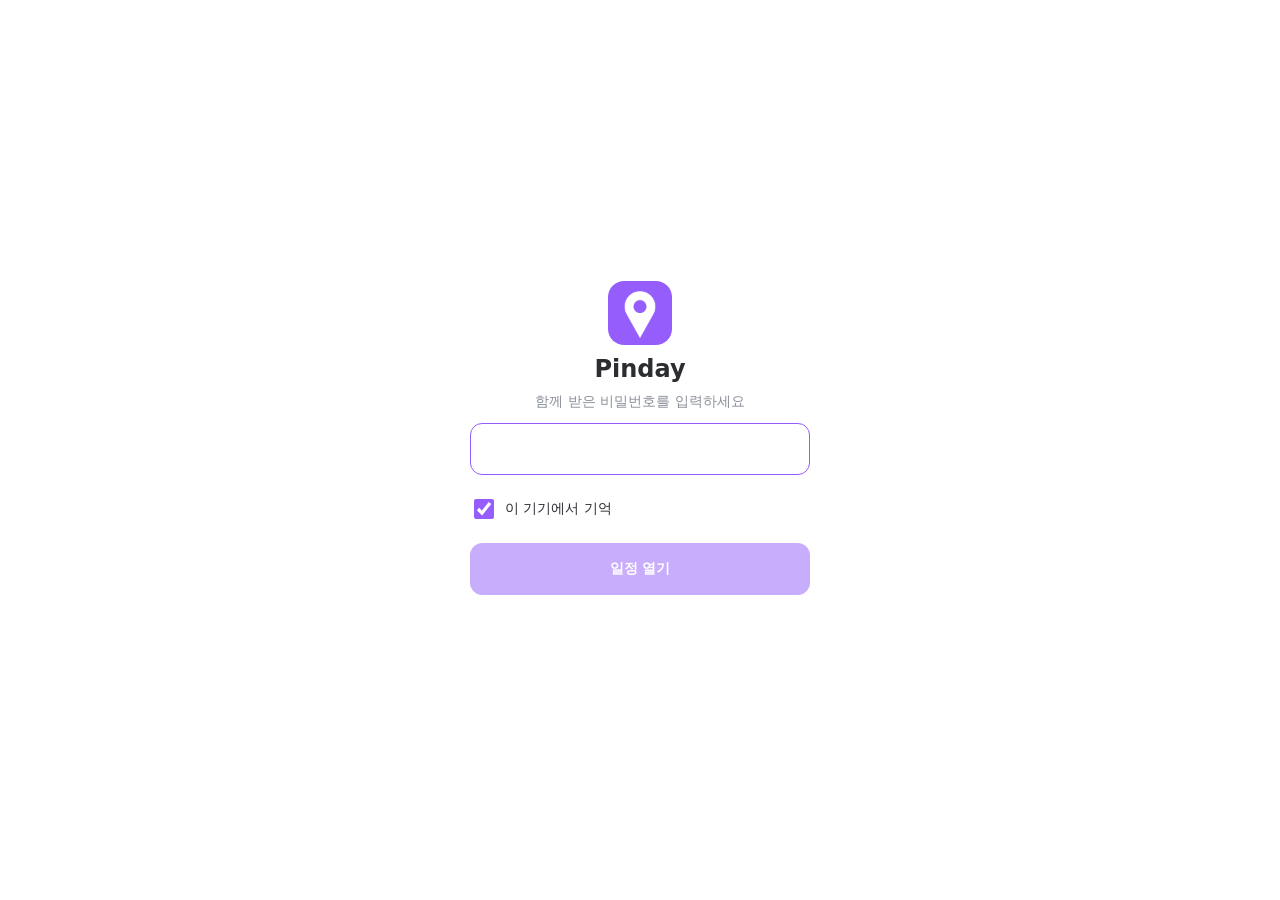
==== 2026-11-andong/index.html @ 4b057c6e "update andong" ====
<!doctype html>
<html lang="ko">
  <head>
    <meta charset="UTF-8" />
    <!-- viewport-fit=cover가 있어야 env(safe-area-inset-*)가 노치·홈 바 여백을 준다 -->
    <meta name="viewport" content="width=device-width, initial-scale=1, viewport-fit=cover" />
    <!-- 바깥 출처는 Google 지도(Maps JavaScript + Map ID)에 필요한 것만. 'wasm-unsafe-eval'은 벡터 지도의 WebAssembly 컴파일만 허용한다(PC 앱 CSP와 같은 범위) -->
    <meta
      http-equiv="Content-Security-Policy"
      content="default-src 'self'; script-src 'self' 'wasm-unsafe-eval' https://*.googleapis.com https://*.gstatic.com https://*.google.com blob:; style-src 'self' 'unsafe-inline' https://fonts.googleapis.com; img-src 'self' data: blob: https://*.googleapis.com https://*.gstatic.com https://*.google.com https://*.googleusercontent.com; font-src 'self' data: https://fonts.gstatic.com; connect-src 'self' https://*.googleapis.com https://*.google.com https://*.gstatic.com data: blob:; manifest-src 'self'; worker-src 'self' blob:; object-src 'none'; base-uri 'self'; form-action 'none'"
    />
    <meta name="theme-color" content="#FFFFFF" />
    <meta name="apple-mobile-web-app-title" content="Pinday" />
    <meta name="apple-mobile-web-app-status-bar-style" content="default" />
    <meta name="mobile-web-app-capable" content="yes" />
    <link rel="apple-touch-icon" href="icons/apple-touch-icon.png" />
    <link rel="icon" type="image/png" href="icons/icon-192.png" />
    <!-- manifest 링크는 vite-plugin-pwa가 넣는다 -->
    <title>Pinday</title>
    <script type="module" crossorigin src="./assets/index-DdsYKIbI.js"></script>
    <link rel="stylesheet" crossorigin href="./assets/index-B61sWQhZ.css">
  <link rel="manifest" href="./manifest.webmanifest"></head>
  <body>
    <div id="root"></div>
  </body>
</html>
---- 2026-11-andong/assets/index-B61sWQhZ.css ----
:root{--bg:#fff;--bg-list:#f9f9f9;--bg-soft:#f5f6f8;--ink:#2b2d31;--ink2:#8a8f98;--line:#ebedf0;--point:#955efc;--mint:#26cec1;--pink:#ee5e8e;--good:#2baa6e;--naver:#03c75a;--day1:#a796ea;--day2:#dd9126;--day3:#65a7df;--day4:#e78686;--day5:#5bb27e;--day6:#be9f2d;--day7:#ae97d6;--cat-sight:#59b193;--cat-food:#e58977;--cat-cafe:#be9b79;--cat-stay:#a896e5;--cat-activity:#da9322;--cat-shopping:#e185ae;--cat-transit:#85a4cd;--cat-etc:#9ea1ab;--land:#f7f3ea;--water:#cbe7f4;--park:#ddf0d5;--road:#fff;--radius-card:12px;--radius-pill:999px;--shadow-card:0 1px 3px #2b2d310d;--font:"Noto Sans KR", sans-serif;--v-font:"Noto Sans KR", "Noto Sans CJK KR", "Apple SD Gothic Neo", system-ui, sans-serif;--v-touch:44px;--v-tabbar:60px;--v-header:56px}*,:before,:after{box-sizing:border-box}html,body{background:var(--bg);height:100%;color:var(--ink);font-family:var(--v-font);-webkit-text-size-adjust:100%;-webkit-tap-highlight-color:transparent;margin:0;font-size:15px}body{overscroll-behavior:none}button,input{font:inherit;color:inherit}button{cursor:pointer}.num{font-variant-numeric:tabular-nums}.v-btn{min-height:var(--v-touch);border:1px solid var(--line);background:var(--bg);color:var(--ink);text-align:center;border-radius:12px;justify-content:center;align-items:center;padding:0 14px;font-size:14px;font-weight:700;text-decoration:none;display:inline-flex}.v-btn:active{background:var(--bg-soft)}.v-btn-primary{border-color:var(--point);background:var(--point);color:var(--bg)}.v-btn-primary:active{background:color-mix(in srgb, var(--point) 85%, var(--ink))}.v-btn-naver{border-color:var(--naver);color:var(--naver)}.v-btn-wide{width:100%;min-height:52px;font-size:15px}.v-btn-small{min-height:var(--v-touch);border-radius:var(--radius-pill);align-self:flex-start;padding:0 14px;font-size:13px}.v-btn:disabled{opacity:.5}.v-note,.v-empty{color:var(--ink2);margin:8px 0;font-size:13px}.v-empty{text-align:center;padding:16px 0}.inline-icon{vertical-align:-3px;width:16px;height:16px}.unlock{min-height:100dvh;padding:env(safe-area-inset-top) env(safe-area-inset-right) env(safe-area-inset-bottom) env(safe-area-inset-left);flex-direction:column;display:flex}.unlock-main{flex-direction:column;flex:1;justify-content:center;align-items:center;gap:10px;padding:24px 20px 48px;display:flex}.unlock-icon{border-radius:16px}.unlock-main h1{margin:0;font-size:24px}.unlock-form{flex-direction:column;gap:12px;width:min(100%,340px);display:flex}.unlock-note{color:var(--ink2);text-align:center;margin:0;font-size:14px}.unlock-form input[type=password]{border:1px solid var(--line);background:var(--bg);border-radius:12px;height:52px;padding:0 14px;font-size:17px}.unlock-form input[type=password]:focus{border-color:var(--point);outline:none}.unlock-remember{min-height:var(--v-touch);align-items:center;gap:8px;font-size:14px;display:flex}.unlock-remember input{width:20px;height:20px;accent-color:var(--point)}.unlock-error{color:var(--pink);text-align:center;margin:0;font-size:14px}.unlock .v-btn-primary{min-height:52px}.banner{background:color-mix(in srgb, var(--point) 8%, var(--bg));border-radius:12px;flex-wrap:wrap;align-items:center;gap:6px 10px;margin:8px 16px 0;padding:10px 12px;font-size:13px;line-height:1.5;display:flex}.banner span{flex:200px}.banner-kakao{background:color-mix(in srgb, var(--mint) 12%, var(--bg))}.banner-kakao strong{flex-basis:100%}.banner-kakao small{color:var(--ink2);flex-basis:100%}.banner-btn{min-height:var(--v-touch);border-radius:var(--radius-pill);background:var(--point);color:var(--bg);border:0;align-items:center;padding:0 14px;font-size:13px;font-weight:700;text-decoration:none;display:inline-flex}.banner-close{width:var(--v-touch);height:var(--v-touch);color:var(--ink2);background:0 0;border:0}.v-app{height:100dvh;padding-left:env(safe-area-inset-left);padding-right:env(safe-area-inset-right);flex-direction:column;display:flex;overflow:hidden}.v-header{min-height:var(--v-header);padding:calc(10px + env(safe-area-inset-top)) 16px 4px;justify-content:space-between;align-items:center;gap:12px;display:flex}.v-header h1{text-overflow:ellipsis;white-space:nowrap;min-width:0;margin:0;font-size:22px;font-weight:700;overflow:hidden}.v-dday{border-radius:var(--radius-pill);background:var(--mint);color:var(--bg);flex-shrink:0;padding:4px 12px;font-size:13px;font-weight:700}.v-offline{background:var(--bg-soft);color:var(--ink2);text-align:center;border-radius:8px;margin:4px 16px 0;padding:6px 10px;font-size:12.5px}.v-main{flex-direction:column;flex:1;min-height:0;display:flex;position:relative}.v-tabs{min-height:calc(var(--v-tabbar) + env(safe-area-inset-bottom));padding-bottom:env(safe-area-inset-bottom);border-top:1px solid var(--line);background:var(--bg);grid-template-columns:repeat(4,1fr);display:grid}.v-tab{min-height:var(--v-tabbar);color:var(--ink2);background:0 0;border:0;flex-direction:column;justify-content:center;align-items:center;gap:2px;font-size:11.5px;display:flex}.v-tab svg{width:24px;height:24px}.v-tab[aria-current=page]{color:var(--point);font-weight:700}.v-screen{flex-direction:column;flex:1;min-height:0;display:flex}.v-scroll{overscroll-behavior:contain;padding:0 16px 24px;overflow-y:auto}.v-screen-title{margin:8px 0 4px;font-size:20px}.v-chips{scrollbar-width:none;flex-shrink:0;gap:8px;padding:8px 16px;display:flex;overflow-x:auto}.v-scroll .v-chips{margin:0 -16px}.v-chip{--chip:var(--ink2);min-height:var(--v-touch);border:1px solid var(--line);border-radius:var(--radius-pill);background:var(--bg);color:var(--ink2);flex-shrink:0;align-items:center;gap:6px;padding:0 16px;font-size:14px;display:inline-flex}.v-chip-dot{background:var(--chip);border-radius:50%;width:8px;height:8px}.v-chip[aria-selected=true]{border:2px solid var(--chip);color:var(--ink);font-weight:700}.v-chip-all[aria-selected=true]{border-color:var(--ink)}.v-map-area{flex:1;min-height:0;position:relative;overflow:hidden}.v-map{background:var(--land);height:40%;min-height:200px}.v-map .v-route{border-radius:0;height:100%;margin:0}.v-map-note{height:100%;color:var(--ink2);text-align:center;place-items:center;margin:0;padding:16px;font-size:14px;display:grid}.v-sheet{background:var(--bg);box-shadow:0 -4px 16px color-mix(in srgb, var(--ink) 10%, transparent);will-change:transform;border-radius:20px 20px 0 0;flex-direction:column;transition:transform .25s;display:flex;position:absolute;inset:0 0 auto}.v-sheet.dragging{transition:none}.v-sheet-handle{width:100%;min-height:var(--v-touch);touch-action:none;background:0 0;border:0;flex-shrink:0;place-items:center;display:grid}.v-sheet-handle span{background:var(--line);border-radius:3px;width:40px;height:5px}.v-sheet-body{overscroll-behavior:contain;flex:1;min-height:0;padding-inline:16px;overflow-y:auto}.v-day+.v-day{margin-top:16px}.v-day-head{margin:6px 0 8px;font-size:18px}.v-day-head span{color:var(--ink2);margin-left:4px;font-size:15px;font-weight:500}.v-timeline{margin:0;padding:0;list-style:none}.v-stop{position:relative}.v-stop:before{content:"";background:var(--line);width:2px;position:absolute;top:0;bottom:0;left:19px}.v-stop:first-child:before{top:50%}.v-stop:last-child:before{bottom:50%}.v-leg{border:1px solid var(--line);background:var(--bg);border-radius:4px;margin:2px 0 2px 2px;padding:1px 5px;font-size:11px;font-weight:700;display:inline-block;position:relative}.v-stop-row{grid-template-columns:40px 1fr;align-items:center;padding:4px 0;display:grid;position:relative}.v-num{width:26px;height:26px;color:var(--ink);border-radius:50%;place-items:center;margin-left:7px;font-size:12px;font-weight:700;display:grid}.v-card{border:1px solid var(--line);border-radius:var(--radius-card);background:var(--bg);min-width:0;min-height:60px;box-shadow:var(--shadow-card);text-align:left;flex-direction:column;justify-content:center;gap:2px;padding:10px 14px;display:flex}.v-card:active{background:var(--bg-soft)}.v-card-title{align-items:center;gap:6px;display:flex}.v-card-title strong{text-overflow:ellipsis;white-space:nowrap;min-width:0;font-size:16px;overflow:hidden}.v-card-meta{min-width:0;color:var(--ink2);gap:6px;font-size:13px;display:flex}.v-card-summary{text-overflow:ellipsis;white-space:nowrap;min-width:0;overflow:hidden}.v-tag-booking{color:var(--pink);flex-shrink:0;font-style:normal}.v-route{background:var(--bg-soft);border-radius:16px;flex-direction:column;margin:8px 0 12px;padding:12px 14px;display:flex}.v-route-head{color:var(--ink2);margin:0 0 4px;font-size:13px}.v-route-scroll{overflow-x:auto}.v-route-leg{fill:var(--ink2);font-size:11px}.v-route-num{fill:var(--ink);font-size:12px;font-weight:700}.v-route-name{fill:var(--ink);font-size:12px}.v-plan{margin:0;padding:0;list-style:none}.v-plan-row{grid-template-columns:52px 1fr;align-items:start;gap:8px;display:grid}.v-plan-time{color:var(--ink2);padding-top:16px;font-size:14px}.v-plan-card{border:1px solid var(--line);border-radius:16px;flex-direction:column;gap:8px;min-width:0;padding:12px 14px;display:flex}.v-plan-open{min-height:var(--v-touch);text-align:left;background:0 0;border:0;flex-direction:column;justify-content:center;gap:2px;padding:0;display:flex}.v-plan-open strong{font-size:16px}.v-plan-open span{color:var(--ink2);font-size:13px}.v-plan-leg{color:var(--ink2);margin:4px 0 4px 60px;font-size:12.5px}.v-updated{color:var(--ink2);text-align:center;margin:16px 0 0;font-size:12px}.v-group h3{margin:16px 0 8px;font-size:14px}.v-info-card{border:1px solid var(--line);border-radius:var(--radius-card);margin-bottom:8px;padding:4px 14px 12px}.v-info-name{width:100%;min-height:var(--v-touch);text-align:left;background:0 0;border:0;align-items:center;padding:0;font-size:15px;font-weight:700;display:flex}.v-info-card dl{grid-template-columns:auto 1fr;gap:6px 12px;margin:0;font-size:14px;display:grid}.v-info-card dt{color:var(--ink2)}.v-info-card dd{overflow-wrap:anywhere;margin:0}.v-info-card a{min-height:var(--v-touch);color:var(--point);align-items:center;font-weight:700;display:inline-flex}.v-selectable{-webkit-user-select:text;user-select:text}.v-memo{white-space:pre-wrap;overflow-wrap:anywhere;margin:0;font-size:14px;line-height:1.6}.v-memo-foot{flex-direction:column;align-items:center;gap:10px;margin-top:20px;display:flex}.v-detail{z-index:20;overscroll-behavior:contain;background:var(--bg);position:fixed;inset:0;overflow-y:auto}.v-detail-hero{--hero:var(--point);height:calc(150px + env(safe-area-inset-top));padding:env(safe-area-inset-top) 16px 12px;background:linear-gradient(135deg, color-mix(in srgb, var(--hero) 35%, var(--bg)), color-mix(in srgb, var(--pink) 20%, var(--bg)));justify-content:flex-end;align-items:flex-end;display:flex;position:relative}.v-back{top:calc(8px + env(safe-area-inset-top));width:var(--v-touch);height:var(--v-touch);background:color-mix(in srgb, var(--bg) 80%, transparent);border:0;border-radius:50%;place-items:center;display:grid;position:absolute;left:8px}.v-back svg{width:22px;height:22px}.v-detail-day{border-radius:var(--radius-pill);background:color-mix(in srgb, var(--bg) 80%, transparent);padding:4px 10px;font-size:12.5px}.v-detail-body{padding:20px 16px calc(24px + env(safe-area-inset-bottom));flex-direction:column;gap:12px;display:flex}.v-detail-body h2{margin:0;font-size:24px}.v-detail-sub{color:var(--ink2);margin:-6px 0 0;font-size:14px}.v-detail-grid{grid-template-columns:repeat(auto-fit,minmax(96px,1fr));gap:8px;display:grid}.v-detail-grid .v-btn{min-height:56px;padding:0 8px;font-size:13.5px}.v-box{background:var(--bg-soft);border-radius:14px;padding:14px}.v-box h3{margin:0 0 6px;font-size:14px}.v-box p{margin:0;font-size:14px}.v-box p+p{margin-top:4px}.v-links{flex-wrap:wrap;gap:8px;display:flex}.v-budget{color:var(--ink2)}.v-cost{flex-direction:column;gap:6px;display:flex}.v-budget+.v-cost{margin-top:10px}.v-cost-label{font-size:14px;font-weight:700}.v-cost-row{min-height:var(--v-touch);border:1px solid var(--line);background:var(--bg);border-radius:12px;align-items:center;gap:8px;padding:0 12px;display:flex}.v-cost-row:focus-within{border-color:var(--point)}.v-cost-symbol{color:var(--ink2);font-size:16px}.v-cost-row input{min-width:0;height:var(--v-touch);background:0 0;border:0;outline:none;flex:1;font-size:17px}.v-cost-help{color:var(--ink2);flex-wrap:wrap;align-items:center;gap:4px 10px;margin:0;font-size:12.5px;display:flex}.v-link{min-height:var(--v-touch);color:var(--point);background:0 0;border:0;padding:0;font-size:12.5px;font-weight:700}.v-tab-page{flex-direction:column;flex:1;min-height:0;display:flex}.v-tab-page[hidden]{display:none}.v-map-canvas{width:100%;height:100%}.day-pin{transform-origin:50% 100%;filter:drop-shadow(0 1.5px 1.5px color-mix(in srgb, var(--ink) 28%, transparent))}.day-pin svg{display:block;overflow:visible}.day-pin-num{fill:var(--ink);font-family:var(--v-font)}.v-note-detail{color:var(--ink2);overflow-wrap:anywhere;margin-top:2px;font-size:11.5px;display:block}
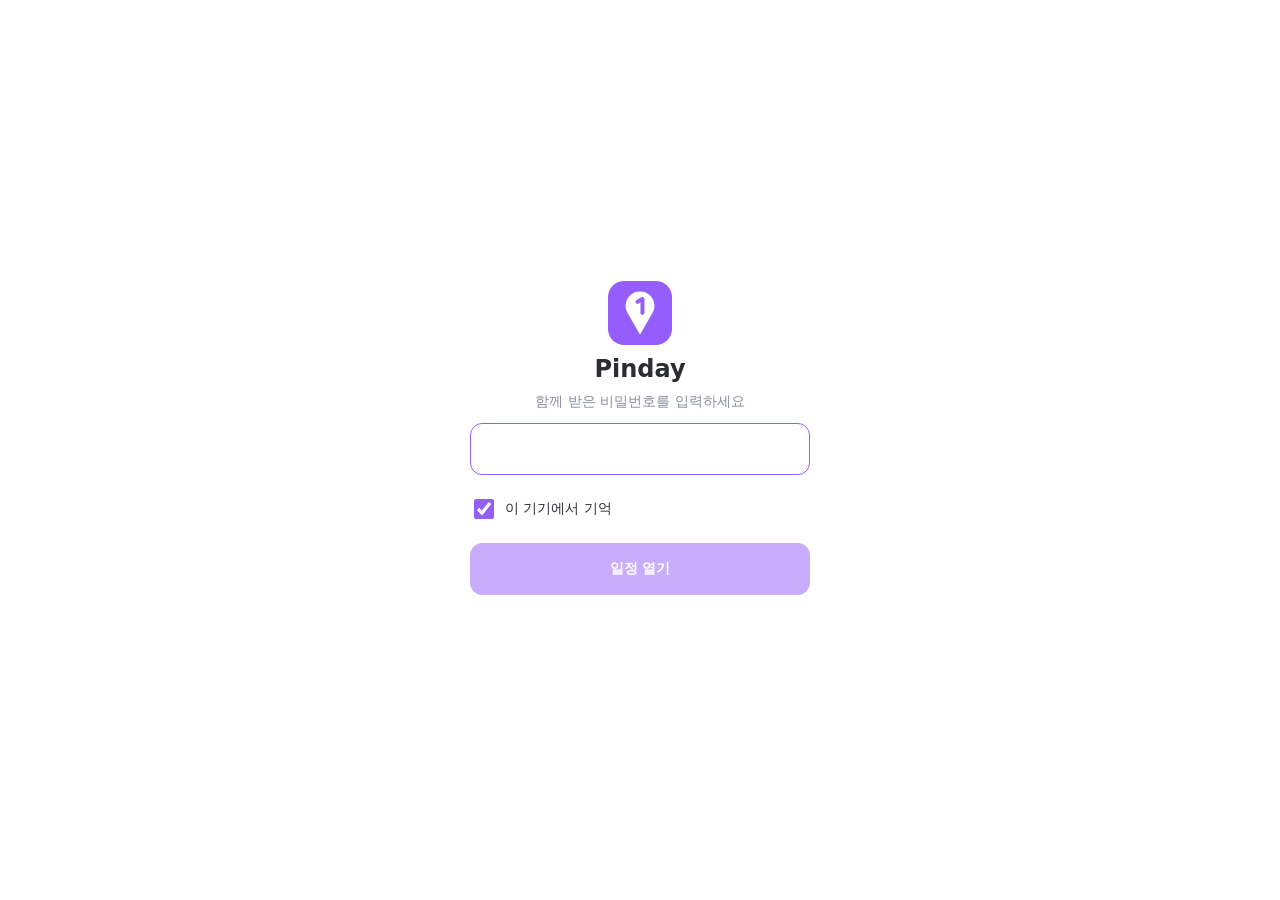
==== commit aa365b96: "update andong" ====
--- a/2026-11-andong/index.html
+++ b/2026-11-andong/index.html
@@ -9,7 +9,8 @@
       http-equiv="Content-Security-Policy"
       content="default-src 'self'; script-src 'self' 'wasm-unsafe-eval' https://*.googleapis.com https://*.gstatic.com https://*.google.com blob:; style-src 'self' 'unsafe-inline' https://fonts.googleapis.com; img-src 'self' data: blob: https://*.googleapis.com https://*.gstatic.com https://*.google.com https://*.googleusercontent.com; font-src 'self' data: https://fonts.gstatic.com; connect-src 'self' https://*.googleapis.com https://*.google.com https://*.gstatic.com data: blob:; manifest-src 'self'; worker-src 'self' blob:; object-src 'none'; base-uri 'self'; form-action 'none'"
     />
-    <meta name="theme-color" content="#FFFFFF" />
+    <meta name="theme-color" content="#FFFFFF" media="(prefers-color-scheme: light)" />
+    <meta name="theme-color" content="#1B1C1F" media="(prefers-color-scheme: dark)" />
     <meta name="apple-mobile-web-app-title" content="Pinday" />
     <meta name="apple-mobile-web-app-status-bar-style" content="default" />
     <meta name="mobile-web-app-capable" content="yes" />
@@ -17,8 +18,8 @@
     <link rel="icon" type="image/png" href="icons/icon-192.png" />
     <!-- manifest 링크는 vite-plugin-pwa가 넣는다 -->
     <title>Pinday</title>
-    <script type="module" crossorigin src="./assets/index-DdsYKIbI.js"></script>
-    <link rel="stylesheet" crossorigin href="./assets/index-B61sWQhZ.css">
+    <script type="module" crossorigin src="./assets/index-qIQtgiSi.js"></script>
+    <link rel="stylesheet" crossorigin href="./assets/index-B4cTBFuJ.css">
   <link rel="manifest" href="./manifest.webmanifest"></head>
   <body>
     <div id="root"></div>
--- a/2026-11-andong/assets/index-B4cTBFuJ.css
+++ b/2026-11-andong/assets/index-B4cTBFuJ.css
@@ -0,0 +1 @@
+:root,.theme-light{--bg:#fff;--bg-list:#f9f9f9;--bg-soft:#f5f6f8;--ink:#2b2d31;--ink2:#8a8f98;--line:#ebedf0;--point:#955efc;--mint:#26cec1;--pink:#ee5e8e;--good:#2baa6e;--naver:#03c75a;--warn:#e0a23a;--pin-ink:#2b2d31;--shadow:#2b2d31;--day1:#a796ea;--day2:#dd9126;--day3:#65a7df;--day4:#e78686;--day5:#5bb27e;--day6:#be9f2d;--day7:#ae97d6;--cat-sight:#59b193;--cat-food:#e58977;--cat-cafe:#be9b79;--cat-stay:#a896e5;--cat-activity:#da9322;--cat-shopping:#e185ae;--cat-transit:#85a4cd;--cat-etc:#9ea1ab;--land:#f7f3ea;--water:#cbe7f4;--park:#ddf0d5;--road:#fff;--radius-card:12px;--radius-pill:999px;--shadow-card:0 1px 3px #2b2d310d;--font:"Noto Sans KR", sans-serif}:root[data-theme=dark]{--bg:#1b1c1f;--bg-list:#232428;--bg-soft:#2a2c31;--ink:#ecedef;--ink2:#9aa0a8;--line:#34363b;--shadow:#000;--shadow-card:0 1px 3px #0006;--lightningcss-light: ;--lightningcss-dark:initial;color-scheme:dark}:root{--v-font:"Noto Sans KR", "Noto Sans CJK KR", "Apple SD Gothic Neo", system-ui, sans-serif;--v-touch:44px;--v-tabbar:60px;--v-header:56px}*,:before,:after{box-sizing:border-box}html,body{background:var(--bg);height:100%;color:var(--ink);font-family:var(--v-font);-webkit-text-size-adjust:100%;-webkit-tap-highlight-color:transparent;margin:0;font-size:15px}body{overscroll-behavior:none}button,input{font:inherit;color:inherit}button{cursor:pointer}.num{font-variant-numeric:tabular-nums}.v-btn{min-height:var(--v-touch);border:1px solid var(--line);background:var(--bg);color:var(--ink);text-align:center;border-radius:12px;justify-content:center;align-items:center;padding:0 14px;font-size:14px;font-weight:700;text-decoration:none;display:inline-flex}.v-btn:active{background:var(--bg-soft)}.v-btn-primary{border-color:var(--point);background:var(--point);color:var(--bg)}.v-btn-primary:active{background:color-mix(in srgb, var(--point) 85%, var(--ink))}.v-btn-naver{border-color:var(--naver);color:var(--naver)}.v-btn-wide{width:100%;min-height:52px;font-size:15px}.v-btn:disabled{opacity:.5}.v-note,.v-empty{color:var(--ink2);margin:8px 0;font-size:13px}.v-empty{text-align:center;padding:16px 0}.inline-icon{vertical-align:-3px;width:16px;height:16px}.unlock{min-height:100dvh;padding:env(safe-area-inset-top) env(safe-area-inset-right) env(safe-area-inset-bottom) env(safe-area-inset-left);flex-direction:column;display:flex}.unlock-main{flex-direction:column;flex:1;justify-content:center;align-items:center;gap:10px;padding:24px 20px 48px;display:flex}.unlock-icon{border-radius:16px}.unlock-main h1{margin:0;font-size:24px}.unlock-form{flex-direction:column;gap:12px;width:min(100%,340px);display:flex}.unlock-note{color:var(--ink2);text-align:center;margin:0;font-size:14px}.unlock-form input[type=password]{border:1px solid var(--line);background:var(--bg);border-radius:12px;height:52px;padding:0 14px;font-size:17px}.unlock-form input[type=password]:focus{border-color:var(--point);outline:none}.unlock-remember{min-height:var(--v-touch);align-items:center;gap:8px;font-size:14px;display:flex}.unlock-remember input{width:20px;height:20px;accent-color:var(--point)}.unlock-error{color:var(--pink);text-align:center;margin:0;font-size:14px}.unlock .v-btn-primary{min-height:52px}.banner{background:color-mix(in srgb, var(--point) 8%, var(--bg));border-radius:12px;flex-wrap:wrap;align-items:center;gap:6px 10px;margin:8px 16px 0;padding:10px 12px;font-size:13px;line-height:1.5;display:flex}.banner span{flex:200px}.banner-kakao{background:color-mix(in srgb, var(--mint) 12%, var(--bg))}.banner-kakao strong{flex-basis:100%}.banner-kakao small{color:var(--ink2);flex-basis:100%}.banner-btn{min-height:var(--v-touch);border-radius:var(--radius-pill);background:var(--point);color:var(--bg);border:0;align-items:center;padding:0 14px;font-size:13px;font-weight:700;text-decoration:none;display:inline-flex}.banner-close{width:var(--v-touch);height:var(--v-touch);color:var(--ink2);background:0 0;border:0}.v-app{height:100dvh;padding-left:env(safe-area-inset-left);padding-right:env(safe-area-inset-right);flex-direction:column;display:flex;overflow:hidden}.v-header{min-height:var(--v-header);padding:calc(10px + env(safe-area-inset-top)) 16px 4px;justify-content:space-between;align-items:center;gap:12px;display:flex}.v-header h1{text-overflow:ellipsis;white-space:nowrap;min-width:0;margin:0;font-size:22px;font-weight:700;overflow:hidden}.v-dday{border-radius:var(--radius-pill);background:var(--mint);color:var(--bg);flex-shrink:0;padding:4px 12px;font-size:13px;font-weight:700}.v-offline{background:var(--bg-soft);color:var(--ink2);text-align:center;border-radius:8px;margin:4px 16px 0;padding:6px 10px;font-size:12.5px}.v-main{flex-direction:column;flex:1;min-height:0;display:flex;position:relative}.v-tabs{min-height:calc(var(--v-tabbar) + env(safe-area-inset-bottom));padding-bottom:env(safe-area-inset-bottom);border-top:1px solid var(--line);background:var(--bg);grid-template-columns:repeat(4,1fr);display:grid}.v-tab{min-height:var(--v-tabbar);color:var(--ink2);background:0 0;border:0;flex-direction:column;justify-content:center;align-items:center;gap:2px;font-size:11.5px;display:flex}.v-tab svg{width:24px;height:24px}.v-tab[aria-current=page]{color:var(--point);font-weight:700}.v-screen{flex-direction:column;flex:1;min-height:0;display:flex}.v-scroll{overscroll-behavior:contain;padding:0 16px 24px;overflow-y:auto}.v-screen-title{margin:8px 0 4px;font-size:20px}.v-chips{scrollbar-width:none;flex-shrink:0;gap:8px;padding:8px 16px;display:flex;overflow-x:auto}.v-scroll .v-chips{margin:0 -16px}.v-chip{--chip:var(--ink2);min-height:var(--v-touch);border:1px solid var(--line);border-radius:var(--radius-pill);background:var(--bg);color:var(--ink2);flex-shrink:0;align-items:center;gap:6px;padding:0 16px;font-size:14px;display:inline-flex}.v-chip-dot{background:var(--chip);border-radius:50%;width:8px;height:8px}.v-chip[aria-selected=true]{border:2px solid var(--chip);color:var(--ink);font-weight:700}.v-chip-all[aria-selected=true]{border-color:var(--ink)}.v-map-area{flex:1;min-height:0;position:relative;overflow:hidden}.v-map{background:var(--land);height:40%;min-height:200px}.v-map .v-route{border-radius:0;height:100%;margin:0}.v-map-note{height:100%;color:var(--ink2);text-align:center;place-items:center;margin:0;padding:16px;font-size:14px;display:grid}.v-sheet{background:var(--bg);box-shadow:0 -4px 16px color-mix(in srgb, var(--shadow) 10%, transparent);will-change:transform;border-radius:20px 20px 0 0;flex-direction:column;transition:transform .25s;display:flex;position:absolute;inset:0 0 auto}.v-sheet.dragging{transition:none}.v-sheet-handle{width:100%;min-height:var(--v-touch);touch-action:none;background:0 0;border:0;flex-shrink:0;place-items:center;display:grid}.v-sheet-handle span{background:var(--line);border-radius:3px;width:40px;height:5px}.v-sheet-body{overscroll-behavior:contain;flex:1;min-height:0;padding-inline:16px;overflow-y:auto}.v-day+.v-day{margin-top:16px}.v-day-head{margin:6px 0 8px;font-size:18px}.v-day-head span{color:var(--ink2);margin-left:4px;font-size:15px;font-weight:500}.v-timeline{margin:0;padding:0;list-style:none}.v-stop{position:relative}.v-stop:before{content:"";background:var(--line);width:2px;position:absolute;top:0;bottom:0;left:19px}.v-stop:first-child:before{top:50%}.v-stop:last-child:before{bottom:50%}.v-leg{border:1px solid var(--line);background:var(--bg);border-radius:4px;margin:2px 0 2px 2px;padding:1px 5px;font-size:11px;font-weight:700;display:inline-block;position:relative}.v-stop-row{grid-template-columns:40px 1fr;align-items:center;padding:4px 0;display:grid;position:relative}.v-num{width:26px;height:26px;color:var(--pin-ink);border-radius:50%;place-items:center;margin-left:7px;font-size:12px;font-weight:700;display:grid}.v-card{border:1px solid var(--line);border-radius:var(--radius-card);background:var(--bg);min-width:0;min-height:60px;box-shadow:var(--shadow-card);text-align:left;flex-direction:column;justify-content:center;gap:2px;padding:10px 14px;display:flex}.v-card:active{background:var(--bg-soft)}.v-card-title{align-items:center;gap:6px;display:flex}.v-card-title strong{text-overflow:ellipsis;white-space:nowrap;min-width:0;font-size:16px;overflow:hidden}.v-card-meta{min-width:0;color:var(--ink2);gap:6px;font-size:13px;display:flex}.v-card-summary{text-overflow:ellipsis;white-space:nowrap;min-width:0;overflow:hidden}.v-tag-booking{color:var(--pink);flex-shrink:0;font-style:normal}.v-route{background:var(--bg-soft);border-radius:16px;flex-direction:column;margin:8px 0 12px;padding:12px 14px;display:flex}.v-route-head{color:var(--ink2);margin:0 0 4px;font-size:13px}.v-route-scroll{overflow-x:auto}.v-route-leg{fill:var(--ink2);font-size:11px}.v-route-num{fill:var(--pin-ink);font-size:12px;font-weight:700}.v-route-name{fill:var(--ink);font-size:12px}.v-updated{color:var(--ink2);text-align:center;margin:16px 0 0;font-size:12px}.v-group h3{margin:16px 0 8px;font-size:14px}.v-info-card{border:1px solid var(--line);border-radius:var(--radius-card);margin-bottom:8px;padding:4px 14px 12px}.v-info-name{width:100%;min-height:var(--v-touch);text-align:left;background:0 0;border:0;align-items:center;padding:0;font-size:15px;font-weight:700;display:flex}.v-booking-head{text-align:left;background:0 0;border:0;grid-template-columns:auto 1fr;align-items:center;gap:12px;width:100%;min-height:56px;padding:8px 0;display:grid}.v-booking-time{color:var(--point);font-size:20px;font-weight:700}.v-booking-time-none{color:var(--ink2);font-size:13px;font-weight:400}.v-booking-name{flex-direction:column;gap:2px;min-width:0;display:flex}.v-booking-name strong{overflow-wrap:anywhere;font-size:15px}.v-booking-name small{color:var(--ink2);font-size:12.5px}.v-rows{margin:0;font-size:14px}.v-rows>div{min-height:var(--v-touch);border-top:1px solid var(--line);justify-content:space-between;align-items:center;gap:16px;display:flex}.v-rows dt{color:var(--ink2);flex-shrink:0}.v-rows dd{overflow-wrap:anywhere;text-align:right;min-width:0;margin:0}.v-info-card a{min-height:var(--v-touch);color:var(--point);align-items:center;font-weight:700;display:inline-flex}.v-selectable{-webkit-user-select:text;user-select:text}.v-memo{white-space:pre-wrap;overflow-wrap:anywhere;margin:0;font-size:14px;line-height:1.6}.v-spend-total{border-radius:var(--radius-card);background:var(--bg-soft);flex-direction:column;gap:4px;margin-top:8px;padding:16px;display:flex}.v-spend-total span{color:var(--ink2);font-size:13px}.v-spend-total strong{overflow-wrap:anywhere;font-size:24px}.v-spend-day{justify-content:space-between;gap:12px;display:flex}.v-spend-day .num{color:var(--ink2);font-weight:400}.v-spend-list{border:1px solid var(--line);border-radius:var(--radius-card);margin:0;padding:0;list-style:none}.v-spend-list li+li{border-top:1px solid var(--line)}.v-spend-row{text-align:left;background:0 0;border:0;justify-content:space-between;align-items:center;gap:16px;width:100%;min-height:48px;padding:0 14px;font-size:15px;display:flex}.v-spend-name{overflow-wrap:anywhere;min-width:0}.v-spend-row .num{flex-shrink:0;font-weight:700}.v-memo-foot{flex-direction:column;align-items:center;gap:10px;margin-top:20px;display:flex}.v-detail{z-index:20;overscroll-behavior:contain;background:var(--bg);position:fixed;inset:0;overflow-y:auto}.v-detail-hero{--hero:var(--point);height:calc(150px + env(safe-area-inset-top));padding:env(safe-area-inset-top) 16px 12px;background:linear-gradient(135deg, color-mix(in srgb, var(--hero) 35%, var(--bg)), color-mix(in srgb, var(--pink) 20%, var(--bg)));justify-content:flex-end;align-items:flex-end;display:flex;position:relative}.v-back{top:calc(8px + env(safe-area-inset-top));width:var(--v-touch);height:var(--v-touch);background:color-mix(in srgb, var(--bg) 80%, transparent);border:0;border-radius:50%;place-items:center;display:grid;position:absolute;left:8px}.v-back svg{width:22px;height:22px}.v-detail-day{border-radius:var(--radius-pill);background:color-mix(in srgb, var(--bg) 80%, transparent);padding:4px 10px;font-size:12.5px}.v-detail-body{padding:20px 16px calc(24px + env(safe-area-inset-bottom));flex-direction:column;gap:12px;display:flex}.v-detail-body h2{margin:0;font-size:24px}.v-detail-sub{color:var(--ink2);margin:-6px 0 0;font-size:14px}.v-detail-grid{grid-template-columns:repeat(auto-fit,minmax(96px,1fr));gap:8px;display:grid}.v-detail-grid .v-btn{min-height:56px;padding:0 8px;font-size:13.5px}.v-box{background:var(--bg-soft);border-radius:14px;padding:14px}.v-box h3{margin:0 0 6px;font-size:14px}.v-box p{margin:0;font-size:14px}.v-box p+p{margin-top:4px}.v-links{flex-wrap:wrap;gap:8px;display:flex}.v-cost{flex-direction:column;gap:6px;display:flex}.v-rows-first>div:first-child{border-top:0}.v-rows+.v-cost{margin-top:6px}.v-hours-today{font-weight:700}.v-hours summary{min-height:var(--v-touch);color:var(--point);align-items:center;font-size:13px;font-weight:700;display:flex}.v-hours ul{margin:0;padding:0;font-size:13.5px;list-style:none}.v-hours li{border-top:1px solid var(--line);justify-content:space-between;gap:12px;padding:6px 0;display:flex}.v-hours li[aria-current=true]{font-weight:700}.v-cost-label{font-size:14px;font-weight:700}.v-cost-row{min-height:var(--v-touch);border:1px solid var(--line);background:var(--bg);border-radius:12px;align-items:center;gap:8px;padding:0 12px;display:flex}.v-cost-row:focus-within{border-color:var(--point)}.v-cost-symbol{color:var(--ink2);font-size:16px}.v-cost-row input{min-width:0;height:var(--v-touch);background:0 0;border:0;outline:none;flex:1;font-size:17px}.v-cost-help{color:var(--ink2);flex-wrap:wrap;align-items:center;gap:4px 10px;margin:0;font-size:12.5px;display:flex}.v-link{min-height:var(--v-touch);color:var(--point);background:0 0;border:0;padding:0;font-size:12.5px;font-weight:700}.v-tab-page{flex-direction:column;flex:1;min-height:0;display:flex}.v-tab-page[hidden]{display:none}.v-map-canvas{width:100%;height:100%}.day-pin{transform-origin:50% 100%;filter:drop-shadow(0 1.5px 1.5px color-mix(in srgb, var(--shadow) 28%, transparent))}.day-pin svg{display:block;overflow:visible}.day-pin-num{fill:var(--pin-ink);font-family:var(--v-font)}.v-note-detail{color:var(--ink2);overflow-wrap:anywhere;margin-top:2px;font-size:11.5px;display:block}.v-notes-head{justify-content:space-between;align-items:center;gap:12px;display:flex}.v-notes-head small{color:var(--ink2);margin-left:4px;font-size:12px;font-weight:400}.v-notes{flex-direction:column;gap:8px;margin:0;padding:0;list-style:none;display:flex}.v-note{width:100%;min-height:var(--v-touch);border:1px solid var(--line);border-radius:var(--radius-card);background:var(--bg);color:var(--ink);text-align:left;flex-direction:column;gap:6px;padding:12px 14px;display:flex}.v-note small{color:var(--ink2);font-size:12px}.v-note-editor{flex-direction:column;gap:8px;margin-bottom:8px;display:flex}.v-note-editor textarea{border:1px solid var(--line);background:var(--bg);width:100%;color:var(--ink);font:inherit;resize:vertical;border-radius:12px;padding:12px;font-size:17px;line-height:1.5}.v-note-editor textarea:focus{border-color:var(--point);outline:none}.v-note-actions{justify-content:flex-end;gap:8px;display:flex}.v-note-remove{margin-right:auto}
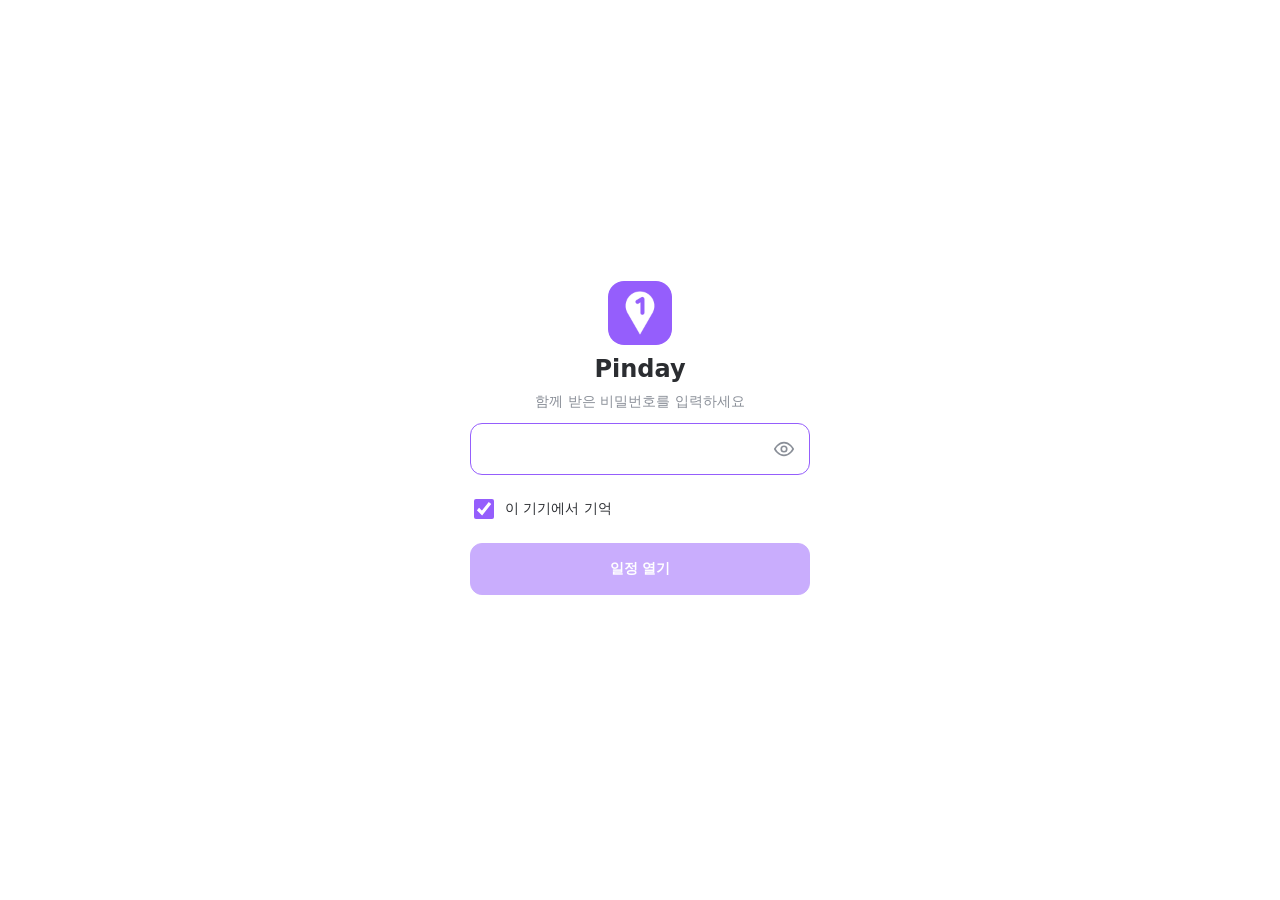
==== commit dd35b148: "." ====
--- a/2026-11-andong/index.html
+++ b/2026-11-andong/index.html
@@ -9,8 +9,7 @@
       http-equiv="Content-Security-Policy"
       content="default-src 'self'; script-src 'self' 'wasm-unsafe-eval' https://*.googleapis.com https://*.gstatic.com https://*.google.com blob:; style-src 'self' 'unsafe-inline' https://fonts.googleapis.com; img-src 'self' data: blob: https://*.googleapis.com https://*.gstatic.com https://*.google.com https://*.googleusercontent.com; font-src 'self' data: https://fonts.gstatic.com; connect-src 'self' https://*.googleapis.com https://*.google.com https://*.gstatic.com data: blob:; manifest-src 'self'; worker-src 'self' blob:; object-src 'none'; base-uri 'self'; form-action 'none'"
     />
-    <meta name="theme-color" content="#FFFFFF" media="(prefers-color-scheme: light)" />
-    <meta name="theme-color" content="#1B1C1F" media="(prefers-color-scheme: dark)" />
+    <meta name="theme-color" content="#FFFFFF" />
     <meta name="apple-mobile-web-app-title" content="Pinday" />
     <meta name="apple-mobile-web-app-status-bar-style" content="default" />
     <meta name="mobile-web-app-capable" content="yes" />
@@ -18,8 +17,8 @@
     <link rel="icon" type="image/png" href="icons/icon-192.png" />
     <!-- manifest 링크는 vite-plugin-pwa가 넣는다 -->
     <title>Pinday</title>
-    <script type="module" crossorigin src="./assets/index-qIQtgiSi.js"></script>
-    <link rel="stylesheet" crossorigin href="./assets/index-B4cTBFuJ.css">
+    <script type="module" crossorigin src="./assets/index-Bg37TF79.js"></script>
+    <link rel="stylesheet" crossorigin href="./assets/index-CGElQkZa.css">
   <link rel="manifest" href="./manifest.webmanifest"></head>
   <body>
     <div id="root"></div>
--- a/2026-11-andong/assets/index-CGElQkZa.css
+++ b/2026-11-andong/assets/index-CGElQkZa.css
@@ -0,0 +1 @@
+:root,.theme-light{--bg:#fff;--bg-list:#f9f9f9;--bg-soft:#f5f6f8;--ink:#2b2d31;--ink2:#8a8f98;--line:#ebedf0;--point:#955efc;--mint:#26cec1;--pink:#ee5e8e;--good:#2baa6e;--naver:#03c75a;--warn:#e0a23a;--pin-ink:#2b2d31;--shadow:#2b2d31;--day1:#a796ea;--day2:#dd9126;--day3:#65a7df;--day4:#e78686;--day5:#5bb27e;--day6:#be9f2d;--day7:#ae97d6;--cat-sight:#59b193;--cat-food:#e58977;--cat-cafe:#be9b79;--cat-stay:#a896e5;--cat-activity:#da9322;--cat-shopping:#e185ae;--cat-transit:#85a4cd;--cat-etc:#9ea1ab;--land:#f7f3ea;--water:#cbe7f4;--park:#ddf0d5;--road:#fff;--radius-card:12px;--radius-pill:999px;--shadow-card:0 1px 3px #2b2d310d;--font:"Noto Sans KR", sans-serif}:root[data-theme=dark]{--bg:#1b1c1f;--bg-list:#232428;--bg-soft:#2a2c31;--ink:#ecedef;--ink2:#9aa0a8;--line:#34363b;--shadow:#000;--shadow-card:0 1px 3px #0006;--lightningcss-light: ;--lightningcss-dark:initial;color-scheme:dark}:root{--v-font:"Noto Sans KR", "Noto Sans CJK KR", "Apple SD Gothic Neo", system-ui, sans-serif;--v-touch:44px;--v-tabbar:60px;--v-header:56px}*,:before,:after{box-sizing:border-box}html,body{background:var(--bg);height:100%;color:var(--ink);font-family:var(--v-font);-webkit-text-size-adjust:100%;-webkit-tap-highlight-color:transparent;margin:0;font-size:15px}body{overscroll-behavior:none}button,input{font:inherit;color:inherit}button{cursor:pointer}.num{font-variant-numeric:tabular-nums}.v-btn{min-height:var(--v-touch);border:1px solid var(--line);background:var(--bg);color:var(--ink);text-align:center;border-radius:12px;justify-content:center;align-items:center;padding:0 14px;font-size:14px;font-weight:700;text-decoration:none;display:inline-flex}.v-btn:active{background:var(--bg-soft)}.v-btn-primary{border-color:var(--point);background:var(--point);color:var(--bg)}.v-btn-primary:active{background:color-mix(in srgb, var(--point) 85%, var(--ink))}.v-btn-naver{border-color:var(--naver);color:var(--naver)}.v-btn-wide{width:100%;min-height:52px;font-size:15px}.v-btn:disabled{opacity:.5}.v-note,.v-empty{color:var(--ink2);margin:8px 0;font-size:13px}.v-empty{text-align:center;padding:16px 0}.inline-icon{vertical-align:-3px;width:16px;height:16px}.unlock{min-height:100dvh;padding:env(safe-area-inset-top) env(safe-area-inset-right) env(safe-area-inset-bottom) env(safe-area-inset-left);flex-direction:column;display:flex}.unlock-main{flex-direction:column;flex:1;justify-content:center;align-items:center;gap:10px;padding:24px 20px 48px;display:flex}.unlock-icon{border-radius:16px}.unlock-main h1{margin:0;font-size:24px}.unlock-form{flex-direction:column;gap:12px;width:min(100%,340px);display:flex}.unlock-note{color:var(--ink2);text-align:center;margin:0;font-size:14px}.unlock-field{position:relative}.unlock-field input{border:1px solid var(--line);background:var(--bg);border-radius:12px;width:100%;height:52px;padding:0 52px 0 14px;font-size:17px}.unlock-eye{width:var(--v-touch);height:var(--v-touch);color:var(--ink2);background:0 0;border:0;border-radius:10px;place-items:center;display:grid;position:absolute;top:4px;right:4px}.unlock-eye[aria-pressed=true]{color:var(--point)}.unlock-field input:focus{border-color:var(--point);outline:none}.unlock-remember{min-height:var(--v-touch);align-items:center;gap:8px;font-size:14px;display:flex}.unlock-remember input{width:20px;height:20px;accent-color:var(--point)}.unlock-error{color:var(--pink);text-align:center;margin:0;font-size:14px}.unlock .v-btn-primary{min-height:52px}.banner{background:color-mix(in srgb, var(--point) 8%, var(--bg));border-radius:12px;flex-wrap:wrap;align-items:center;gap:6px 10px;margin:8px 16px 0;padding:10px 12px;font-size:13px;line-height:1.5;display:flex}.banner span{flex:200px}.banner-kakao{background:color-mix(in srgb, var(--mint) 12%, var(--bg))}.banner-kakao strong{flex-basis:100%}.banner-kakao small{color:var(--ink2);flex-basis:100%}.banner-btn{min-height:var(--v-touch);border-radius:var(--radius-pill);background:var(--point);color:var(--bg);border:0;align-items:center;padding:0 14px;font-size:13px;font-weight:700;text-decoration:none;display:inline-flex}.banner-close{width:var(--v-touch);height:var(--v-touch);color:var(--ink2);background:0 0;border:0}.v-app{height:100dvh;padding-left:env(safe-area-inset-left);padding-right:env(safe-area-inset-right);flex-direction:column;display:flex;overflow:hidden}.v-header{min-height:var(--v-header);padding:calc(10px + env(safe-area-inset-top)) 16px 4px;justify-content:space-between;align-items:center;gap:12px;display:flex}.v-header h1{text-overflow:ellipsis;white-space:nowrap;min-width:0;margin:0;font-size:22px;font-weight:700;overflow:hidden}.v-dday{border-radius:var(--radius-pill);background:var(--mint);color:var(--bg);flex-shrink:0;padding:4px 12px;font-size:13px;font-weight:700}.v-offline{background:var(--bg-soft);color:var(--ink2);text-align:center;border-radius:8px;margin:4px 16px 0;padding:6px 10px;font-size:12.5px}.v-main{flex-direction:column;flex:1;min-height:0;display:flex;position:relative}.v-tabs{min-height:calc(var(--v-tabbar) + env(safe-area-inset-bottom));padding-bottom:env(safe-area-inset-bottom);border-top:1px solid var(--line);background:var(--bg);grid-template-columns:repeat(4,1fr);display:grid}.v-tab{min-height:var(--v-tabbar);color:var(--ink2);background:0 0;border:0;flex-direction:column;justify-content:center;align-items:center;gap:2px;font-size:11.5px;display:flex}.v-tab svg{width:24px;height:24px}.v-tab[aria-current=page]{color:var(--point);font-weight:700}.v-screen{flex-direction:column;flex:1;min-height:0;display:flex}.v-scroll{overscroll-behavior:contain;padding:0 16px 24px;overflow-y:auto}.v-screen-title{margin:8px 0 4px;font-size:20px}.v-chips{scrollbar-width:none;flex-shrink:0;gap:8px;padding:8px 16px;display:flex;overflow-x:auto}.v-scroll .v-chips{margin:0 -16px}.v-chip{--chip:var(--ink2);min-height:var(--v-touch);border:1px solid var(--line);border-radius:var(--radius-pill);background:var(--bg);color:var(--ink2);flex-shrink:0;align-items:center;gap:6px;padding:0 16px;font-size:14px;display:inline-flex}.v-chip-dot{background:var(--chip);border-radius:50%;width:8px;height:8px}.v-chip[aria-selected=true]{border:2px solid var(--chip);color:var(--ink);font-weight:700}.v-chip-all[aria-selected=true]{border-color:var(--ink)}.v-map-area{flex:1;min-height:0;position:relative;overflow:hidden}.v-map{background:var(--land);height:40%;min-height:200px}.v-map .v-route{border-radius:0;height:100%;margin:0}.v-map-note{height:100%;color:var(--ink2);text-align:center;place-items:center;margin:0;padding:16px;font-size:14px;display:grid}.v-sheet{background:var(--bg);box-shadow:0 -4px 16px color-mix(in srgb, var(--shadow) 10%, transparent);will-change:transform;border-radius:20px 20px 0 0;flex-direction:column;transition:transform .25s;display:flex;position:absolute;inset:0 0 auto}.v-sheet.dragging{transition:none}.v-sheet-handle{width:100%;min-height:var(--v-touch);touch-action:none;background:0 0;border:0;flex-shrink:0;place-items:center;display:grid}.v-sheet-handle span{background:var(--line);border-radius:3px;width:40px;height:5px}.v-sheet-body{overscroll-behavior:contain;flex:1;min-height:0;padding-inline:16px;overflow-y:auto}.v-day+.v-day{margin-top:16px}.v-day-head{margin:6px 0 8px;font-size:18px}.v-day-head span{color:var(--ink2);margin-left:4px;font-size:15px;font-weight:500}.v-timeline{margin:0;padding:0;list-style:none}.v-stop{position:relative}.v-stop:before{content:"";background:var(--line);width:2px;position:absolute;top:0;bottom:0;left:19px}.v-stop:first-child:before{top:50%}.v-stop:last-child:before{bottom:50%}.v-leg{border:1px solid var(--line);background:var(--bg);border-radius:4px;margin:2px 0 2px 2px;padding:1px 5px;font-size:11px;font-weight:700;display:inline-block;position:relative}.v-stop-row{grid-template-columns:40px 1fr;align-items:center;padding:4px 0;display:grid;position:relative}.v-num{width:26px;height:26px;color:var(--pin-ink);border-radius:50%;place-items:center;margin-left:7px;font-size:12px;font-weight:700;display:grid}.v-card{border:1px solid var(--line);border-radius:var(--radius-card);background:var(--bg);min-width:0;min-height:60px;box-shadow:var(--shadow-card);text-align:left;flex-direction:column;justify-content:center;gap:2px;padding:10px 14px;display:flex}.v-card:active{background:var(--bg-soft)}.v-card-title{align-items:center;gap:6px;display:flex}.v-card-title strong{text-overflow:ellipsis;white-space:nowrap;min-width:0;font-size:16px;overflow:hidden}.v-card-meta{min-width:0;color:var(--ink2);gap:6px;font-size:13px;display:flex}.v-card-summary{text-overflow:ellipsis;white-space:nowrap;min-width:0;overflow:hidden}.v-tag-booking{color:var(--pink);flex-shrink:0;font-style:normal}.v-route{background:var(--bg-soft);border-radius:16px;flex-direction:column;margin:8px 0 12px;padding:12px 14px;display:flex}.v-route-head{color:var(--ink2);margin:0 0 4px;font-size:13px}.v-route-scroll{overflow-x:auto}.v-route-leg{fill:var(--ink2);font-size:11px}.v-route-num{fill:var(--pin-ink);font-size:12px;font-weight:700}.v-route-name{fill:var(--ink);font-size:12px}.v-updated{color:var(--ink2);text-align:center;margin:16px 0 0;font-size:12px}.v-group h3{margin:16px 0 8px;font-size:14px}.v-info-card{border:1px solid var(--line);border-radius:var(--radius-card);margin-bottom:8px;padding:4px 14px 12px}.v-info-name{width:100%;min-height:var(--v-touch);text-align:left;background:0 0;border:0;align-items:center;padding:0;font-size:15px;font-weight:700;display:flex}.v-booking-head{text-align:left;background:0 0;border:0;grid-template-columns:auto 1fr;align-items:center;gap:12px;width:100%;min-height:56px;padding:8px 0;display:grid}.v-booking-time{color:var(--point);font-size:20px;font-weight:700}.v-booking-time-none{color:var(--ink2);font-size:13px;font-weight:400}.v-booking-name{flex-direction:column;gap:2px;min-width:0;display:flex}.v-booking-name strong{overflow-wrap:anywhere;font-size:15px}.v-booking-name small{color:var(--ink2);font-size:12.5px}.v-rows{margin:0;font-size:14px}.v-rows>div{min-height:var(--v-touch);border-top:1px solid var(--line);justify-content:space-between;align-items:center;gap:16px;display:flex}.v-rows dt{color:var(--ink2);flex-shrink:0}.v-rows dd{overflow-wrap:anywhere;text-align:right;min-width:0;margin:0}.v-info-card a{min-height:var(--v-touch);color:var(--point);align-items:center;font-weight:700;display:inline-flex}.v-selectable{-webkit-user-select:text;user-select:text}.v-memo{white-space:pre-wrap;overflow-wrap:anywhere;margin:0;font-size:14px;line-height:1.6}.v-spend-total{border-radius:var(--radius-card);background:var(--bg-soft);flex-direction:column;gap:4px;margin-top:8px;padding:16px;display:flex}.v-spend-total span{color:var(--ink2);font-size:13px}.v-spend-total strong{overflow-wrap:anywhere;font-size:24px}.v-spend-day{justify-content:space-between;gap:12px;display:flex}.v-spend-day .num{color:var(--ink2);font-weight:400}.v-spend-list{border:1px solid var(--line);border-radius:var(--radius-card);margin:0;padding:0;list-style:none}.v-spend-list li+li{border-top:1px solid var(--line)}.v-spend-row{text-align:left;background:0 0;border:0;justify-content:space-between;align-items:center;gap:16px;width:100%;min-height:48px;padding:0 14px;font-size:15px;display:flex}.v-spend-name{overflow-wrap:anywhere;min-width:0}.v-spend-row .num{flex-shrink:0;font-weight:700}.v-memo-foot{flex-direction:column;align-items:center;gap:10px;margin-top:20px;display:flex}.v-detail{z-index:20;overscroll-behavior:contain;background:var(--bg);position:fixed;inset:0;overflow-y:auto}.v-detail-hero{--hero:var(--point);height:calc(150px + env(safe-area-inset-top));padding:env(safe-area-inset-top) 16px 12px;background:linear-gradient(135deg, color-mix(in srgb, var(--hero) 35%, var(--bg)), color-mix(in srgb, var(--pink) 20%, var(--bg)));justify-content:flex-end;align-items:flex-end;display:flex;position:relative}.v-back{top:calc(8px + env(safe-area-inset-top));width:var(--v-touch);height:var(--v-touch);background:color-mix(in srgb, var(--bg) 80%, transparent);border:0;border-radius:50%;place-items:center;display:grid;position:absolute;left:8px}.v-back svg{width:22px;height:22px}.v-detail-day{border-radius:var(--radius-pill);background:color-mix(in srgb, var(--bg) 80%, transparent);padding:4px 10px;font-size:12.5px}.v-detail-body{padding:20px 16px calc(24px + env(safe-area-inset-bottom));flex-direction:column;gap:12px;display:flex}.v-detail-body h2{margin:0;font-size:24px}.v-detail-sub{color:var(--ink2);margin:-6px 0 0;font-size:14px}.v-detail-grid{grid-template-columns:repeat(auto-fit,minmax(96px,1fr));gap:8px;display:grid}.v-detail-grid .v-btn{min-height:56px;padding:0 8px;font-size:13.5px}.v-box{background:var(--bg-soft);border-radius:14px;padding:14px}.v-box h3{margin:0 0 6px;font-size:14px}.v-box p{margin:0;font-size:14px}.v-box p+p{margin-top:4px}.v-links{flex-wrap:wrap;gap:8px;display:flex}.v-cost{flex-direction:column;gap:6px;display:flex}.v-rows-first>div:first-child{border-top:0}.v-rows+.v-cost{margin-top:6px}.v-hours-today{font-weight:700}.v-hours summary{min-height:var(--v-touch);color:var(--point);align-items:center;font-size:13px;font-weight:700;display:flex}.v-hours ul{margin:0;padding:0;font-size:13.5px;list-style:none}.v-hours li{border-top:1px solid var(--line);justify-content:space-between;gap:12px;padding:6px 0;display:flex}.v-hours li[aria-current=true]{font-weight:700}.v-cost-label{font-size:14px;font-weight:700}.v-cost-row{min-height:var(--v-touch);border:1px solid var(--line);background:var(--bg);border-radius:12px;align-items:center;gap:8px;padding:0 12px;display:flex}.v-cost-row:focus-within{border-color:var(--point)}.v-cost-symbol{color:var(--ink2);font-size:16px}.v-cost-row input{min-width:0;height:var(--v-touch);background:0 0;border:0;outline:none;flex:1;font-size:17px}.v-cost-help{color:var(--ink2);flex-wrap:wrap;align-items:center;gap:4px 10px;margin:0;font-size:12.5px;display:flex}.v-link{min-height:var(--v-touch);color:var(--point);background:0 0;border:0;padding:0;font-size:12.5px;font-weight:700}.v-tab-page{flex-direction:column;flex:1;min-height:0;display:flex}.v-tab-page[hidden]{display:none}.v-map-canvas{width:100%;height:100%}.day-pin{transform-origin:50% 100%;filter:drop-shadow(0 1.5px 1.5px color-mix(in srgb, var(--shadow) 28%, transparent))}.day-pin svg{display:block;overflow:visible}.day-pin-num{fill:var(--pin-ink);font-family:var(--v-font)}.day-pin{transition:transform .15s,filter .15s}.day-pin.selected{filter:drop-shadow(0 3px 4px color-mix(in srgb, var(--shadow) 35%, transparent));transform:scale(1.25)}.v-focus-bottom{height:max(0px, calc(var(--sheet-visible,0px) / 2 - 40px))}.v-stop[aria-current=true] .v-card{border-color:var(--point);box-shadow:0 2px 10px color-mix(in srgb, var(--point) 22%, transparent)}.v-stop[aria-current=true] .v-num{transform:scale(1.15)}.v-num{transition:transform .15s}.v-sheet-tools{border-bottom:1px solid var(--line);flex-shrink:0;align-items:center;gap:8px;padding:0 16px 6px;display:flex}.v-sheet-tools .v-day-head{white-space:nowrap;flex:1;align-items:baseline;gap:4px;min-width:0;margin:0;display:flex;overflow:hidden}.v-btn-small{border-radius:var(--radius-pill);padding:0 14px;font-size:13px}.v-edited{color:var(--pink);text-overflow:ellipsis;font-size:12px;font-style:normal;font-weight:700;overflow:hidden}.v-edit-help{color:var(--ink2);justify-content:space-between;align-items:center;gap:8px;margin:8px 0 0;font-size:12.5px;display:flex}.v-stop-row.editing{grid-template-columns:40px 1fr var(--v-touch) var(--v-touch)}.v-drag{width:var(--v-touch);height:var(--v-touch);color:var(--ink2);cursor:grab;touch-action:none;background:0 0;border:0;place-items:center;display:grid}.v-drag svg{width:22px;height:22px}.v-stop.dragging{z-index:2}.v-stop.dragging .v-card{border-color:var(--point);box-shadow:0 6px 18px color-mix(in srgb, var(--shadow) 22%, transparent)}.v-remove{width:var(--v-touch);height:var(--v-touch);color:var(--ink2);background:0 0;border:0;place-items:center;display:grid}.v-remove svg{width:20px;height:20px}.v-remove:active{color:var(--pink)}.v-tag-phone{color:var(--point);flex-shrink:0;font-style:normal}.v-add-head{z-index:1;min-height:calc(60px + env(safe-area-inset-top));padding:env(safe-area-inset-top) 16px 0 60px;border-bottom:1px solid var(--line);background:var(--bg);align-items:center;display:flex;position:sticky;top:0}.v-add-head h2{text-overflow:ellipsis;white-space:nowrap;margin:0;font-size:17px;overflow:hidden}.v-add-search{gap:8px;display:flex}.v-add-search input,.v-add-pos select{border:1px solid var(--line);background:var(--bg);min-width:0;height:48px;color:var(--ink);font:inherit;border-radius:12px;padding:0 12px;font-size:16px}.v-add-search input{flex:1}.v-add-search input:focus,.v-add-pos select:focus{border-color:var(--point);outline:none}.v-add-pos{color:var(--ink2);flex-direction:column;gap:4px;font-size:13px;display:flex}.v-add-results{flex-direction:column;gap:8px;margin:0;padding:0;list-style:none;display:flex}.v-add-results .v-card{width:100%}.v-add-attribution{color:var(--ink2);text-align:right;margin:0;font-size:11px}.v-note-detail{color:var(--ink2);overflow-wrap:anywhere;margin-top:2px;font-size:11.5px;display:block}.v-notes-head{justify-content:space-between;align-items:center;gap:12px;display:flex}.v-notes-head small{color:var(--ink2);margin-left:4px;font-size:12px;font-weight:400}.v-notes{flex-direction:column;gap:8px;margin:0;padding:0;list-style:none;display:flex}.v-note{width:100%;min-height:var(--v-touch);border:1px solid var(--line);border-radius:var(--radius-card);background:var(--bg);color:var(--ink);text-align:left;flex-direction:column;gap:6px;padding:12px 14px;display:flex}.v-note small{color:var(--ink2);font-size:12px}.v-note-editor{flex-direction:column;gap:8px;margin-bottom:8px;display:flex}.v-note-editor textarea{border:1px solid var(--line);background:var(--bg);width:100%;color:var(--ink);font:inherit;resize:vertical;border-radius:12px;padding:12px;font-size:17px;line-height:1.5}.v-note-editor textarea:focus{border-color:var(--point);outline:none}.v-note-actions{justify-content:flex-end;gap:8px;display:flex}.v-note-remove{margin-right:auto}
